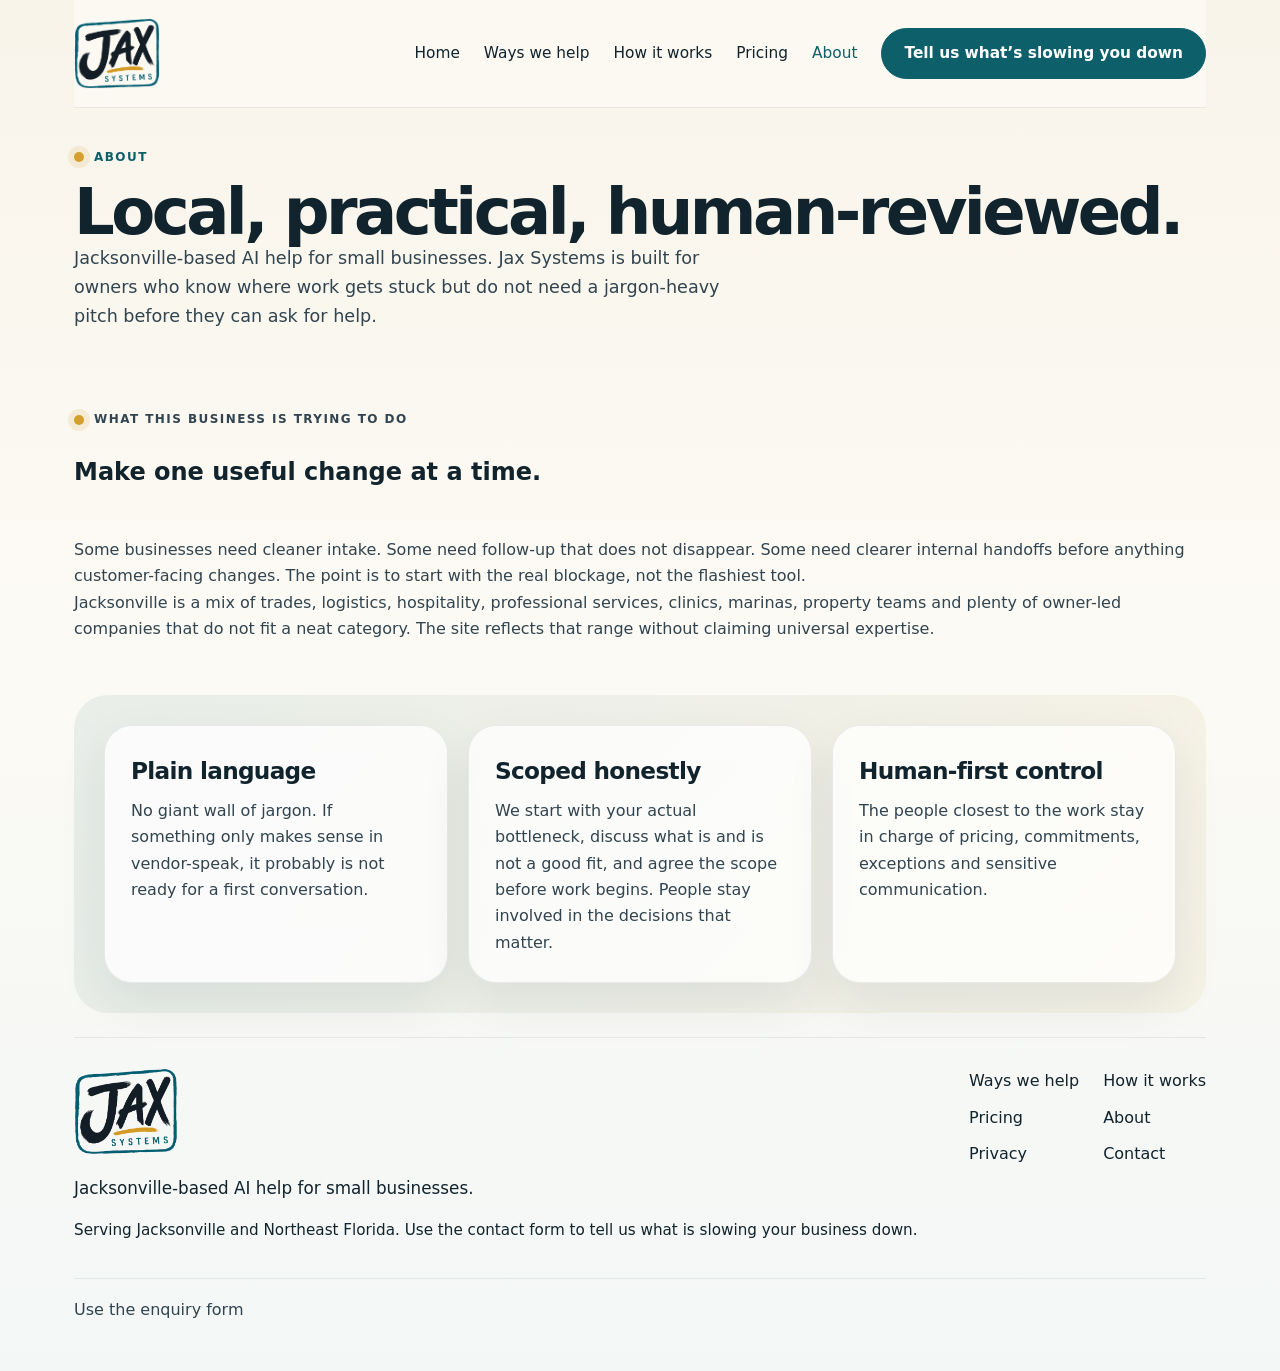
==== public/about.html @ 2ed83a98 "Remove duplicate hero copy and improve workflow readability" ====
<!doctype html>
    <html lang="en">
    <head>
      <meta charset="utf-8">
      <meta name="viewport" content="width=device-width, initial-scale=1">
      <title>About Jax Systems in Jacksonville · Jax Systems</title>
      <meta name="description" content="Learn how Jax Systems approaches Jacksonville small-business AI work: local, practical, human-reviewed and scoped around one useful improvement at a time.">
      <meta name="theme-color" content="#0d5f69">
      <meta name="robots" content="index,follow,max-image-preview:large">
      <link rel="canonical" href="https://jaxsystems.ai/about">
      <link rel="stylesheet" href="site.css?v=f7d82a5b8c85">
      <link rel="stylesheet" href="workshop.css?v=089fa8b355cf">
      <script src="site.js?v=0d18848a04d6" defer></script>
      <script src="workshop.js?v=e65f3cca9a46" defer></script>
      <script type="application/ld+json">{
  "@context": "https://schema.org",
  "@type": "Organization",
  "name": "Jax Systems",
  "url": "https://jaxsystems.ai",
  "description": "Jacksonville-based AI help for small businesses.",
  "areaServed": [
    "Jacksonville",
    "Northeast Florida"
  ]
}</script>
      <script type="application/ld+json">{
  "@context": "https://schema.org",
  "@type": "WebSite",
  "name": "Jax Systems",
  "url": "https://jaxsystems.ai",
  "inLanguage": "en-US",
  "description": "Jacksonville-based AI help for small businesses."
}</script>
      <script type="application/ld+json">{
  "@context": "https://schema.org",
  "@type": "Service",
  "name": "AI workflow setup for small businesses",
  "provider": {
    "@type": "Organization",
    "name": "Jax Systems"
  },
  "serviceType": "Small-business AI workflow design and implementation",
  "areaServed": [
    "Jacksonville",
    "Northeast Florida"
  ],
  "audience": {
    "@type": "Audience",
    "audienceType": "Small-business owners"
  },
  "description": "Jacksonville-based AI help for small businesses, focused on clearer handoffs, faster follow-up, and useful time savings."
}</script>

    </head>
    <body class="about-page">
      <a class="skip-link" href="#main">Skip to content</a>
      <div class="site-shell">
        <header class="site-header">

<a class="wordmark" href="index.html" aria-label="Jax Systems home">
  <img class="brand-logo" src="jax-local-makers.webp" alt="Jax Systems" width="746" height="620">
</a>
          <button class="menu-toggle" type="button" aria-expanded="false" aria-controls="site-nav">Menu</button>
          <nav class="site-nav" id="site-nav" aria-label="Main navigation">
            <a href="index.html">Home</a>
<a href="ways-we-help.html">Ways we help</a>
<a href="how-it-works.html">How it works</a>
<a href="pricing.html">Pricing</a>
<a href="about.html" aria-current="page">About</a>
<a class="pill" href="contact.html#contact-form">Tell us what’s slowing you down</a>
          </nav>
        </header>
        <main id="main">

<section class="page-hero compact-hero">
  <p class="eyebrow">About</p>
  <h1>Local, practical, human-reviewed.</h1>
  <p class="lede narrow">Jacksonville-based AI help for small businesses. Jax Systems is built for owners who know where work gets stuck but do not need a jargon-heavy pitch before they can ask for help.</p>
</section>

<section class="section">
  <div class="two-col">
    <div>
      <p class="eyebrow">What this business is trying to do</p>
      <h2>Make one useful change at a time.</h2>
    </div>
    <div class="stack-md">
      <p>Some businesses need cleaner intake. Some need follow-up that does not disappear. Some need clearer internal handoffs before anything customer-facing changes. The point is to start with the real blockage, not the flashiest tool.</p>
      <p>Jacksonville is a mix of trades, logistics, hospitality, professional services, clinics, marinas, property teams and plenty of owner-led companies that do not fit a neat category. The site reflects that range without claiming universal expertise.</p>
    </div>
  </div>
</section>

<section class="section accent-section">
  <div class="card-grid three-up">
    <article class="problem-card"><h3>Plain language</h3><p>No giant wall of jargon. If something only makes sense in vendor-speak, it probably is not ready for a first conversation.</p></article>
    <article class="problem-card"><h3>Scoped honestly</h3><p>We start with your actual bottleneck, discuss what is and is not a good fit, and agree the scope before work begins. People stay involved in the decisions that matter.</p></article>
    <article class="problem-card"><h3>Human-first control</h3><p>The people closest to the work stay in charge of pricing, commitments, exceptions and sensitive communication.</p></article>
  </div>
</section>

        </main>

    <footer class="site-footer">
      <div class="footer-grid">
        <div>

<a class="wordmark" href="index.html" aria-label="Jax Systems home">
  <img class="brand-logo" src="jax-local-makers.webp" alt="Jax Systems" width="746" height="620">
</a>
          <p class="footer-blurb">Jacksonville-based AI help for small businesses.</p>
          <p class="footer-note">Serving Jacksonville and Northeast Florida. Use the contact form to tell us what is slowing your business down.</p>
        </div>
        <nav class="footer-links" aria-label="Footer navigation"><a href="ways-we-help.html">Ways we help</a><a href="how-it-works.html">How it works</a><a href="pricing.html">Pricing</a><a href="about.html">About</a><a href="privacy.html">Privacy</a><a href="contact.html">Contact</a></nav>
      </div>
      <div class="footer-bar">
        <a href="contact.html#contact-form">Use the enquiry form</a>
      </div>
    </footer>

      </div>
    </body>
    </html>
---- public/site.css ----
:root {
  --ink: #11232c;
  --ink-soft: #31444f;
  --teal: #0d5f69;
  --teal-deep: #08464d;
  --teal-mist: #dff0ed;
  --gold: #d49f2d;
  --sand: #f4efe4;
  --paper: #fcfaf4;
  --line: #d6ddd9;
  --white: #ffffff;
  --success: #0d6b4d;
  --danger: #aa3f2a;
  --shadow: 0 20px 50px rgba(17, 35, 44, 0.08);
  --radius-lg: 28px;
  --radius-md: 18px;
  --radius-sm: 12px;
  --container: 1180px;
  --font: Inter, system-ui, -apple-system, BlinkMacSystemFont, 'Segoe UI', sans-serif;
  color-scheme: light;
}
* { box-sizing: border-box; }
html { scroll-behavior: smooth; }
body {
  margin: 0;
  font: 16px/1.65 var(--font);
  color: var(--ink);
  background: linear-gradient(180deg, #f8f4ea 0%, var(--paper) 45%, #f3f7f6 100%);
  -webkit-font-smoothing: antialiased;
  overflow-x: clip;
}
a { color: inherit; text-decoration: none; }
button, input, textarea { font: inherit; }
button { color: inherit; cursor: pointer; }
img, svg, video { display: block; max-width: 100%; }
code { font-family: ui-monospace, SFMono-Regular, Menlo, monospace; font-size: 0.95em; }
.skip-link {
  position: fixed;
  top: -48px;
  left: 20px;
  z-index: 50;
  padding: 10px 16px;
  background: var(--ink);
  color: var(--white);
  border-radius: 999px;
}
.skip-link:focus { top: 16px; }
:focus-visible {
  outline: 3px solid rgba(212, 159, 45, 0.95);
  outline-offset: 3px;
}
.site-shell {
  max-width: var(--container);
  margin: 0 auto;
  padding: 0 24px 48px;
}
.site-header {
  display: flex;
  align-items: center;
  justify-content: space-between;
  gap: 24px;
  padding: 18px 0;
  position: sticky;
  top: 0;
  z-index: 20;
  backdrop-filter: blur(16px);
  background: rgba(252, 250, 244, 0.9);
  border-bottom: 1px solid rgba(17, 35, 44, 0.08);
}
.wordmark {
  display: inline-flex;
  align-items: center;
  gap: 12px;
  font-weight: 800;
  letter-spacing: -0.03em;
  color: var(--ink);
}
.wordmark svg { width: 40px; height: 30px; }
.wordmark span { font-size: 1.45rem; display: inline-flex; align-items: flex-end; gap: 2px; }
.wordmark small { font-size: 0.65rem; letter-spacing: 0.16em; }
.menu-toggle {
  display: none;
  align-items: center;
  justify-content: center;
  border: 1px solid var(--line);
  border-radius: 999px;
  background: var(--white);
  padding: 10px 16px;
  min-height: 44px;
}
.site-nav {
  display: flex;
  align-items: center;
  gap: 24px;
  font-size: 0.96rem;
}
.site-nav a[aria-current='page'] { color: var(--teal); }
.site-nav a:not(.pill):hover { color: var(--teal); }
.pill,
button.pill {
  display: inline-flex;
  align-items: center;
  justify-content: center;
  gap: 10px;
  min-height: 48px;
  padding: 12px 22px;
  border-radius: 999px;
  border: 1px solid var(--teal);
  background: var(--teal);
  color: var(--white);
  font-weight: 700;
  transition: transform 0.18s ease, background 0.18s ease, border-color 0.18s ease;
}
.pill:hover,
button.pill:hover { transform: translateY(-1px); background: var(--teal-deep); border-color: var(--teal-deep); }
.pill.secondary {
  background: transparent;
  color: var(--teal-deep);
  border-color: rgba(8, 70, 77, 0.2);
}
.pill.secondary:hover { background: rgba(13, 95, 105, 0.08); }
.text-link {
  font-weight: 700;
  color: var(--teal);
}
.text-link:hover { color: var(--teal-deep); }
main { display: grid; gap: 28px; }
.section,
.page-hero,
.hero {
  padding: 24px 0;
}
.hero-home {
  display: grid;
  grid-template-columns: minmax(0, 1.05fr) minmax(0, 0.95fr);
  gap: 36px;
  align-items: center;
  padding-top: 44px;
}
.hero-copy h1,
.page-hero h1 {
  font-size: clamp(2.8rem, 6vw, 5.4rem);
  line-height: 0.98;
  letter-spacing: -0.055em;
  margin: 0;
}
.page-hero h1 { font-size: clamp(2.5rem, 5vw, 4.6rem); }
.eyebrow {
  display: inline-flex;
  align-items: center;
  gap: 10px;
  margin: 0 0 14px;
  text-transform: uppercase;
  letter-spacing: 0.12em;
  font-size: 0.75rem;
  font-weight: 800;
  color: var(--teal);
}
.eyebrow::before {
  content: '';
  width: 10px;
  height: 10px;
  border-radius: 999px;
  background: var(--gold);
  box-shadow: 0 0 0 6px rgba(212, 159, 45, 0.14);
}
.lede {
  font-size: 1.1rem;
  color: var(--ink-soft);
  max-width: 52rem;
  margin: 0;
}
.narrow { max-width: 42rem; }
.hero-actions,
.form-actions,
.section-cta { display: flex; flex-wrap: wrap; align-items: center; gap: 16px; }
.stack-lg > * + * { margin-top: 20px; }
.stack-md > * + * { margin-top: 14px; }
.mini-points {
  list-style: none;
  padding: 0;
  margin: 0;
  display: grid;
  gap: 10px;
  color: var(--ink-soft);
}
.mini-points li {
  display: flex;
  align-items: center;
  gap: 10px;
}
.mini-points li::before {
  content: '•';
  color: var(--gold);
  font-size: 1.4rem;
  line-height: 1;
}
.card,
.problem-card,
.step-card,
.process-card,
.price-card,
.contact-panel,
.contact-side,
.industry-sidebar,
.callout,
.success-card {
  background: rgba(255, 255, 255, 0.76);
  border: 1px solid rgba(17, 35, 44, 0.08);
  border-radius: var(--radius-lg);
  box-shadow: var(--shadow);
}
.card,
.contact-panel,
.contact-side,
.industry-sidebar,
.success-card { padding: 24px; }
.problem-card,
.step-card,
.process-card,
.price-card { padding: 26px; }
.card-grid {
  display: grid;
  gap: 20px;
}
.three-up { grid-template-columns: repeat(3, minmax(0, 1fr)); }
.four-up { grid-template-columns: repeat(4, minmax(0, 1fr)); }
.two-up { grid-template-columns: repeat(2, minmax(0, 1fr)); }
.split-heading,
.two-col,
.contact-layout,
.industry-layout,
.demo-panel,
.footer-grid {
  display: grid;
  gap: 24px;
}
.split-heading,
.two-col { grid-template-columns: minmax(0, 1fr); align-items: start; }
.section-heading h2,
.callout h2,
.contact-layout h2 { margin: 0; font-size: clamp(1.9rem, 3vw, 2.9rem); line-height: 1.07; letter-spacing: -0.04em; }
.section-heading p,
.two-col p,
.callout p,
.problem-card p,
.process-card p,
.price-card p,
.card p,
.contact-side p { margin: 0; color: var(--ink-soft); }
.problem-card h3,
.step-card h3,
.process-card h2,
.price-card h2,
.price-card h3,
.card h2,
.contact-side h2,
.contact-panel h2 { margin: 0 0 8px; font-size: 1.45rem; letter-spacing: -0.03em; }
.step-card span,
.step-number {
  display: inline-flex;
  width: 40px;
  height: 40px;
  align-items: center;
  justify-content: center;
  border-radius: 14px;
  margin-bottom: 14px;
  background: rgba(13, 95, 105, 0.12);
  color: var(--teal);
  font-weight: 800;
}
.accent-section {
  padding: 30px;
  border-radius: 34px;
  background: linear-gradient(135deg, rgba(13, 95, 105, 0.08), rgba(212, 159, 45, 0.08));
}
.demo-shell {
  display: grid;
  gap: 18px;
}
.demo-tabs {
  display: flex;
  flex-wrap: wrap;
  gap: 10px;
}
.demo-tabs button,
.industry-buttons button {
  border: 1px solid rgba(13, 95, 105, 0.16);
  background: rgba(255, 255, 255, 0.75);
  border-radius: 999px;
  padding: 10px 16px;
  min-height: 44px;
}
.demo-tabs button[aria-selected='true'],
.industry-buttons button[aria-pressed='true'] {
  background: var(--teal);
  color: var(--white);
  border-color: var(--teal);
}
.demo-panel {
  grid-template-columns: minmax(0, 0.95fr) minmax(0, 1.05fr);
  align-items: stretch;
}
.demo-copy,
.workflow-board,
.visual-card,
.visual-aside,
.summary-card,
.mini-panel,
.signal-chip,
.workflow-showcase-card,
.workflow-visual,
.workflow-visual-block,
.workflow-copy,
.industry-panel,
.industry-toolbar-top > *,
.industry-search-wrap,
.hero-note,
.hero-stage,
.hero-stage-grid > *,
.visual-board > * {
  min-width: 0;
}

.workflow-step strong,
.signal-chip strong,
.summary-card strong,
.mini-panel strong,
.workflow-visual-block strong,
.workflow-copy p,
.industry-toolbar-copy {
  overflow-wrap: anywhere;
}

.demo-copy,
.workflow-board {
  padding: 26px;
  border-radius: var(--radius-lg);
  background: rgba(255, 255, 255, 0.82);
  border: 1px solid rgba(17, 35, 44, 0.08);
}
.workflow-board {
  display: grid;
  grid-template-columns: repeat(2, minmax(0, 1fr));
  gap: 16px;
}
.workflow-step {
  padding: 18px;
  border-radius: var(--radius-md);
  background: linear-gradient(180deg, rgba(13, 95, 105, 0.1), rgba(255, 255, 255, 0.9));
  border: 1px solid rgba(13, 95, 105, 0.1);
}
.workflow-step span {
  display: block;
  font-size: 0.8rem;
  font-weight: 800;
  text-transform: uppercase;
  letter-spacing: 0.1em;
  color: var(--teal);
  margin-bottom: 10px;
}
.workflow-step strong { font-size: 1.05rem; line-height: 1.3; }
.process-strip .step-card,
.process-card,
.price-card.tall-card { min-height: 100%; }
.price-card ul,
.contact-side ul { margin: 16px 0 0; padding-left: 18px; color: var(--ink-soft); }
.price-card.featured {
  background: linear-gradient(180deg, rgba(13, 95, 105, 0.92), rgba(8, 70, 77, 0.95));
  color: var(--white);
}
.price-card.featured p,
.price-card.featured li,
.price-card.featured .eyebrow { color: rgba(255, 255, 255, 0.92); }
.price-card.featured .eyebrow::before { background: var(--white); box-shadow: 0 0 0 6px rgba(255, 255, 255, 0.15); }
.callout {
  padding: 28px;
  display: flex;
  align-items: center;
  justify-content: space-between;
  gap: 24px;
}
.soft-callout { background: rgba(255, 255, 255, 0.9); }
.faq-list { display: grid; gap: 12px; }
details {
  background: rgba(255, 255, 255, 0.82);
  border: 1px solid rgba(17, 35, 44, 0.08);
  border-radius: var(--radius-md);
  padding: 18px 20px;
}
summary { cursor: pointer; font-weight: 700; }
details p { margin: 12px 0 0; color: var(--ink-soft); }
.compact-hero { padding-top: 36px; }
.contact-layout { grid-template-columns: minmax(260px, 0.8fr) minmax(0, 1.2fr); align-items: start; }
.contact-form,
.field-grid { display: grid; gap: 18px; }
.field-grid.two-up { grid-template-columns: repeat(2, minmax(0, 1fr)); }
label { display: inline-flex; gap: 8px; font-weight: 700; margin-bottom: 8px; }
.optional,
.small-note,
.footer-note,
.caption,
.status-message { color: var(--ink); font-size: 0.95rem; }
input,
textarea {
  width: 100%;
  border-radius: 14px;
  border: 1px solid rgba(17, 35, 44, 0.16);
  background: rgba(255, 255, 255, 0.92);
  padding: 14px 16px;
  color: var(--ink);
}
textarea { resize: vertical; }
.privacy-note {
  padding: 16px 18px;
  border-radius: 16px;
  background: rgba(13, 95, 105, 0.08);
  color: var(--ink-soft);
}
.honeypot-field {
  position: absolute;
  left: -9999px;
  width: 1px;
  height: 1px;
  overflow: hidden;
}
.turnstile-shell {
  padding: 16px 18px;
  border-radius: 18px;
  background: rgba(212, 159, 45, 0.12);
}
.status-message[data-state='pending'] { color: var(--teal); }
.status-message[data-state='error'] { color: var(--danger); }
.status-message[data-state='success'] { color: var(--success); }
.success-card {
  margin-top: 18px;
  border-color: rgba(13, 107, 77, 0.14);
  background: rgba(217, 244, 230, 0.72);
}
.industry-directory {
  display: grid;
  gap: 22px;
}

.industry-toolbar {
  padding: 24px;
}

.industry-toolbar-top {
  display: grid;
  grid-template-columns: minmax(0, 1fr) minmax(280px, 0.7fr);
  gap: 18px 24px;
  align-items: end;
}

.industry-toolbar-copy {
  margin: 0;
  color: var(--ink-soft);
  max-width: 42rem;
}

.industry-search-wrap {
  display: grid;
  gap: 8px;
}

.industry-pills {
  display: flex;
  flex-wrap: wrap;
  gap: 10px;
}

.results-bar {
  display: flex;
  align-items: baseline;
  justify-content: space-between;
  gap: 14px;
  flex-wrap: wrap;
}

.industry-pills button,
.industry-buttons button {
  border: 1px solid rgba(13, 95, 105, 0.16);
  background: rgba(255, 255, 255, 0.75);
  border-radius: 999px;
  padding: 10px 16px;
  min-height: 44px;
}

.industry-pills button[aria-pressed='true'],
.industry-buttons button[aria-pressed='true'] {
  background: var(--teal);
  color: var(--white);
  border-color: var(--teal);
}

.industry-panels {
  display: grid;
  gap: 18px;
}

.industry-panel {
  padding: 24px;
  border-radius: var(--radius-lg);
  background: rgba(255, 255, 255, 0.82);
  border: 1px solid rgba(17, 35, 44, 0.08);
  box-shadow: var(--shadow);
}

.industry-panel-head {
  margin-bottom: 18px;
}

.industry-panel h3 {
  margin: 0;
  font-size: 2rem;
  letter-spacing: -0.04em;
}

.industry-panel p {
  margin: 0;
  color: var(--ink-soft);
}

.workflow-showcase {
  display: grid;
  gap: 18px;
  grid-template-columns: repeat(3, minmax(0, 1fr));
  margin-top: 18px;
}

.workflow-showcase-card {
  display: grid;
  gap: 16px;
  padding: 18px;
  border-radius: 24px;
  background: linear-gradient(180deg, rgba(255, 255, 255, 0.98), rgba(223, 240, 237, 0.5));
  border: 1px solid rgba(13, 95, 105, 0.1);
}

.workflow-visual {
  display: grid;
  gap: 12px;
  padding: 16px;
  border-radius: 20px;
  background: linear-gradient(180deg, rgba(13, 95, 105, 0.07), rgba(255, 255, 255, 0.96));
  border: 1px solid rgba(13, 95, 105, 0.08);
}

.workflow-chip {
  display: inline-flex;
  align-items: center;
  width: fit-content;
  min-height: 30px;
  padding: 6px 12px;
  border-radius: 999px;
  background: rgba(13, 95, 105, 0.1);
  color: var(--teal);
  font-size: 0.75rem;
  font-weight: 800;
  letter-spacing: 0.08em;
  text-transform: uppercase;
}

.workflow-visual-body {
  display: grid;
  gap: 12px;
}

.workflow-visual-block {
  padding: 14px;
  border-radius: 18px;
  background: rgba(255, 255, 255, 0.94);
  border: 1px solid rgba(17, 35, 44, 0.08);
}

.workflow-visual-block span,
.workflow-visual-arrow {
  display: block;
  font-size: 0.76rem;
  font-weight: 800;
  text-transform: uppercase;
  letter-spacing: 0.1em;
  color: var(--teal);
}

.workflow-visual-arrow {
  text-align: center;
  font-size: 1.1rem;
}

.workflow-visual-block strong {
  display: block;
  margin-top: 10px;
  color: var(--ink);
  line-height: 1.45;
}

.workflow-visual-block-accent {
  background: linear-gradient(180deg, rgba(223, 240, 237, 0.72), rgba(255, 255, 255, 0.98));
}

.workflow-copy h4 {
  margin: 0;
  font-size: 1.25rem;
  letter-spacing: -0.03em;
}

.workflow-copy p {
  margin: 0;
}

.boundary {
  margin-top: 18px;
  padding: 16px 18px;
  border-radius: 18px;
  background: rgba(17, 35, 44, 0.04);
}
.site-footer {
  margin-top: 24px;
  padding-top: 30px;
  border-top: 1px solid rgba(17, 35, 44, 0.08);
}
.footer-grid { grid-template-columns: minmax(0, 1fr) auto; align-items: start; }
.footer-blurb { margin: 12px 0 8px; font-size: 1.05rem; }
.footer-links {
  display: grid;
  grid-template-columns: repeat(2, minmax(0, auto));
  gap: 10px 24px;
  align-content: start;
}
.footer-links a:hover { color: var(--teal); }
.footer-bar {
  display: flex;
  justify-content: space-between;
  gap: 16px;
  flex-wrap: wrap;
  margin-top: 20px;
  padding-top: 18px;
  border-top: 1px solid rgba(17, 35, 44, 0.08);
  color: var(--ink-soft);
}
[hidden] { display: none !important; }
@media (max-width: 1024px) {
  .hero-home,
  .split-heading,
  .two-col,
  .demo-panel,
  .contact-layout,
  .footer-grid { grid-template-columns: 1fr; }
  .three-up,
  .four-up,
  .field-grid.two-up,
  .two-up,
  .workflow-showcase { grid-template-columns: 1fr 1fr; }
  .industry-toolbar-top { grid-template-columns: 1fr; }
}
@media (max-width: 760px) {
  .site-shell { padding-inline: 16px; }
  .site-header { padding: 14px 0; }
  .menu-toggle { display: inline-flex; }
  .site-nav {
    position: absolute;
    right: 0;
    top: calc(100% + 10px);
    width: min(320px, calc(100vw - 32px));
    display: grid;
    gap: 12px;
    padding: 18px;
    background: rgba(252, 250, 244, 0.98);
    border: 1px solid rgba(17, 35, 44, 0.08);
    border-radius: 22px;
    box-shadow: var(--shadow);
  }
  .site-nav a:not(.pill) { display: flex; align-items: center; min-height: 44px; }
  .site-nav[hidden] { display: none !important; }
  .three-up,
  .four-up,
  .field-grid.two-up,
  .two-up,
  .workflow-showcase,
  .demo-tabs,
  .industry-pills { grid-template-columns: 1fr; }
  .results-bar { align-items: flex-start; }
  .demo-tabs,
  .industry-pills { display: grid; }
  .demo-tabs button,
  .industry-pills button { width: 100%; justify-content: flex-start; }
  .callout { flex-direction: column; align-items: flex-start; }
  .hero-copy h1,
  .page-hero h1 { font-size: clamp(2.1rem, 8.5vw, 3.1rem); line-height: 1.08; letter-spacing: -0.035em; }
  .section,
  .page-hero,
  .hero { padding: 12px 0; }
  .hero-home { gap: 24px; }
  .film-frame { aspect-ratio: 16 / 10; }
  .accent-section { padding: 22px; }
}
@media (prefers-reduced-motion: reduce) {
  html { scroll-behavior: auto; }
  *, *::before, *::after { animation: none !important; transition: none !important; }
}
---- public/workshop.css ----
/* Homepage-specific layout and visual workflow stage. */
.wordmark {
  flex: 0 0 auto;
}

.wordmark .brand-logo {
  display: block;
  width: 86px;
  height: auto;
}

.site-footer .brand-logo {
  width: 104px;
}

.workshop-hero {
  padding-top: 44px;
  display: grid;
  gap: 28px;
}

.workshop-intro {
  display: grid;
  grid-template-columns: 1fr;
  gap: clamp(28px, 4vw, 48px);
  align-items: end;
}

.workshop-intro .hero-copy h1 {
  max-width: 780px;
  font-size: clamp(2.9rem, 5.2vw, 4.7rem);
  line-height: 1.02;
  letter-spacing: -0.055em;
}

.workshop-intro .hero-copy h1 span {
  display: block;
  white-space: nowrap;
}

.workshop-intro .hero-actions {
  margin-top: 26px;
}

.hero-note {
  align-self: stretch;
  padding: 28px;
  background: linear-gradient(180deg, rgba(255, 255, 255, 0.84), rgba(223, 240, 237, 0.78));
}

.hero-note h2,
.hero-stage h2 {
  margin: 0;
  font-size: clamp(1.8rem, 2.8vw, 2.8rem);
  line-height: 1.05;
  letter-spacing: -0.04em;
}

.hero-note p:last-child {
  margin: 0;
  color: var(--ink-soft);
}

.hero-stage {
  display: grid;
  gap: 20px;
  padding: clamp(22px, 3vw, 30px);
  border-radius: 34px;
  border: 1px solid rgba(17, 35, 44, 0.08);
  box-shadow: var(--shadow);
  background:
    radial-gradient(circle at top right, rgba(13, 95, 105, 0.12), transparent 34%),
    linear-gradient(145deg, rgba(255, 255, 255, 0.92), rgba(243, 247, 246, 0.88));
  overflow: clip;
}

.hero-stage-top {
  display: flex;
  align-items: start;
  justify-content: space-between;
  gap: 18px 24px;
  flex-wrap: wrap;
}

.stage-meta {
  display: flex;
  align-items: center;
  gap: 12px;
  flex-wrap: wrap;
  justify-content: flex-end;
}

.stage-status {
  margin: 0;
  color: var(--ink-soft);
  font-size: 0.95rem;
  font-weight: 700;
}

.demo-rotation-toggle {
  min-height: 44px;
  padding: 10px 16px;
  border-radius: 999px;
  border: 1px solid rgba(17, 35, 44, 0.14);
  background: rgba(255, 255, 255, 0.9);
  color: var(--ink);
  font-weight: 700;
}

.demo-rotation-toggle:hover {
  border-color: rgba(13, 95, 105, 0.35);
  background: rgba(255, 255, 255, 0.98);
}

.demo-tabs {
  display: flex;
  flex-wrap: wrap;
  gap: 10px;
}

.hero-stage-grid {
  display: grid;
  grid-template-columns: minmax(0, 0.88fr) minmax(0, 1.12fr);
  gap: 20px;
  align-items: stretch;
}

.demo-copy {
  min-height: 100%;
  padding: 28px;
  border-radius: 28px;
  background: rgba(255, 255, 255, 0.86);
  border: 1px solid rgba(17, 35, 44, 0.08);
}

.demo-copy h3,
.visual-card h3 {
  margin: 0;
  font-size: clamp(1.55rem, 2.4vw, 2.2rem);
  line-height: 1.08;
  letter-spacing: -0.04em;
}

.stage-plain,
.visual-card p {
  margin: 0;
  color: var(--ink-soft);
}

.stage-points {
  display: grid;
  gap: 14px;
}

.stage-point,
.summary-card,
.mini-panel {
  padding: 18px;
  border-radius: 20px;
  border: 1px solid rgba(13, 95, 105, 0.12);
  background: linear-gradient(180deg, rgba(13, 95, 105, 0.08), rgba(255, 255, 255, 0.98));
}

.stage-point span,
.summary-card span,
.mini-panel span,
.visual-card-top,
.signal-chip {
  display: inline-flex;
  align-items: center;
  gap: 8px;
  font-size: 0.76rem;
  font-weight: 800;
  line-height: 1.35;
  text-transform: uppercase;
  letter-spacing: 0.1em;
  color: var(--teal);
}

.stage-point strong,
.summary-card strong,
.mini-panel strong {
  display: block;
  margin-top: 10px;
  font-size: 1.02rem;
  line-height: 1.4;
}

.visual-board {
  display: grid;
  grid-template-columns: minmax(0, 1.35fr) minmax(220px, 0.8fr);
  gap: 16px;
}

.visual-card {
  min-height: 100%;
  padding: 24px;
  border-radius: 30px;
  background: linear-gradient(180deg, rgba(248, 251, 251, 0.96), rgba(255, 255, 255, 0.98));
  border: 1px solid rgba(17, 35, 44, 0.08);
  box-shadow: 0 16px 40px rgba(17, 35, 44, 0.08);
}

.visual-card-main {
  display: grid;
  gap: 18px;
}

.visual-card-top {
  justify-content: space-between;
}

.visual-chip {
  display: inline-flex;
  align-items: center;
  min-height: 32px;
  padding: 6px 12px;
  border-radius: 999px;
  background: rgba(13, 95, 105, 0.1);
  border: 1px solid rgba(13, 95, 105, 0.1);
}

.visual-pulse {
  width: 12px;
  height: 12px;
  border-radius: 999px;
  background: var(--gold);
  box-shadow: 0 0 0 10px rgba(212, 159, 45, 0.14);
}

.signal-row,
.summary-stack,
.visual-aside {
  display: grid;
  gap: 14px;
}

.signal-row {
  grid-template-columns: repeat(2, minmax(0, 1fr));
}

.signal-chip {
  flex-direction: column;
  align-items: flex-start;
  min-width: 0;
  min-height: 100%;
  padding: 16px 18px;
  border-radius: 20px;
  background: rgba(17, 35, 44, 0.04);
  border: 1px solid rgba(17, 35, 44, 0.08);
  text-transform: none;
  letter-spacing: 0.02em;
  font-size: 0.88rem;
  color: var(--ink-soft);
}

.signal-chip strong {
  color: var(--ink);
}

.summary-stack {
  grid-template-columns: repeat(2, minmax(0, 1fr));
}

.hero-stage-cta {
  justify-content: space-between;
}

.ways-page .page-hero .lede {
  margin-top: 16px;
}

@media (max-width: 1080px) {
  .workshop-intro,
  .hero-stage-grid,
  .visual-board,
  .signal-row,
  .summary-stack {
    grid-template-columns: 1fr;
  }

  .hero-note {
    max-width: 42rem;
  }
}

@media (max-width: 760px) {
  .wordmark .brand-logo {
    width: 70px;
  }

  .site-footer .brand-logo {
    width: 86px;
  }

  .workshop-hero {
    padding-top: 28px;
    gap: 18px;
  }

  .workshop-intro {
    gap: 18px;
  }

  .workshop-intro .hero-copy h1 {
    font-size: min(9vw, 3.5rem);
    line-height: 1.03;
    letter-spacing: -0.045em;
  }

  .workshop-intro .hero-copy h1 span {
    white-space: normal;
  }

  .workshop-intro .hero-actions {
    margin-top: 18px;
  }

  .hero-note,
  .hero-stage,
  .demo-copy,
  .visual-card,
  .stage-point,
  .summary-card,
  .mini-panel,
  .signal-chip {
    padding: 18px;
  }

  .hero-stage {
    border-radius: 24px;
  }

  .hero-stage-top,
  .stage-meta {
    align-items: start;
  }

  .stage-meta {
    justify-content: flex-start;
  }

  .demo-copy h3,
  .visual-card h3 {
    font-size: 1.5rem;
  }
}
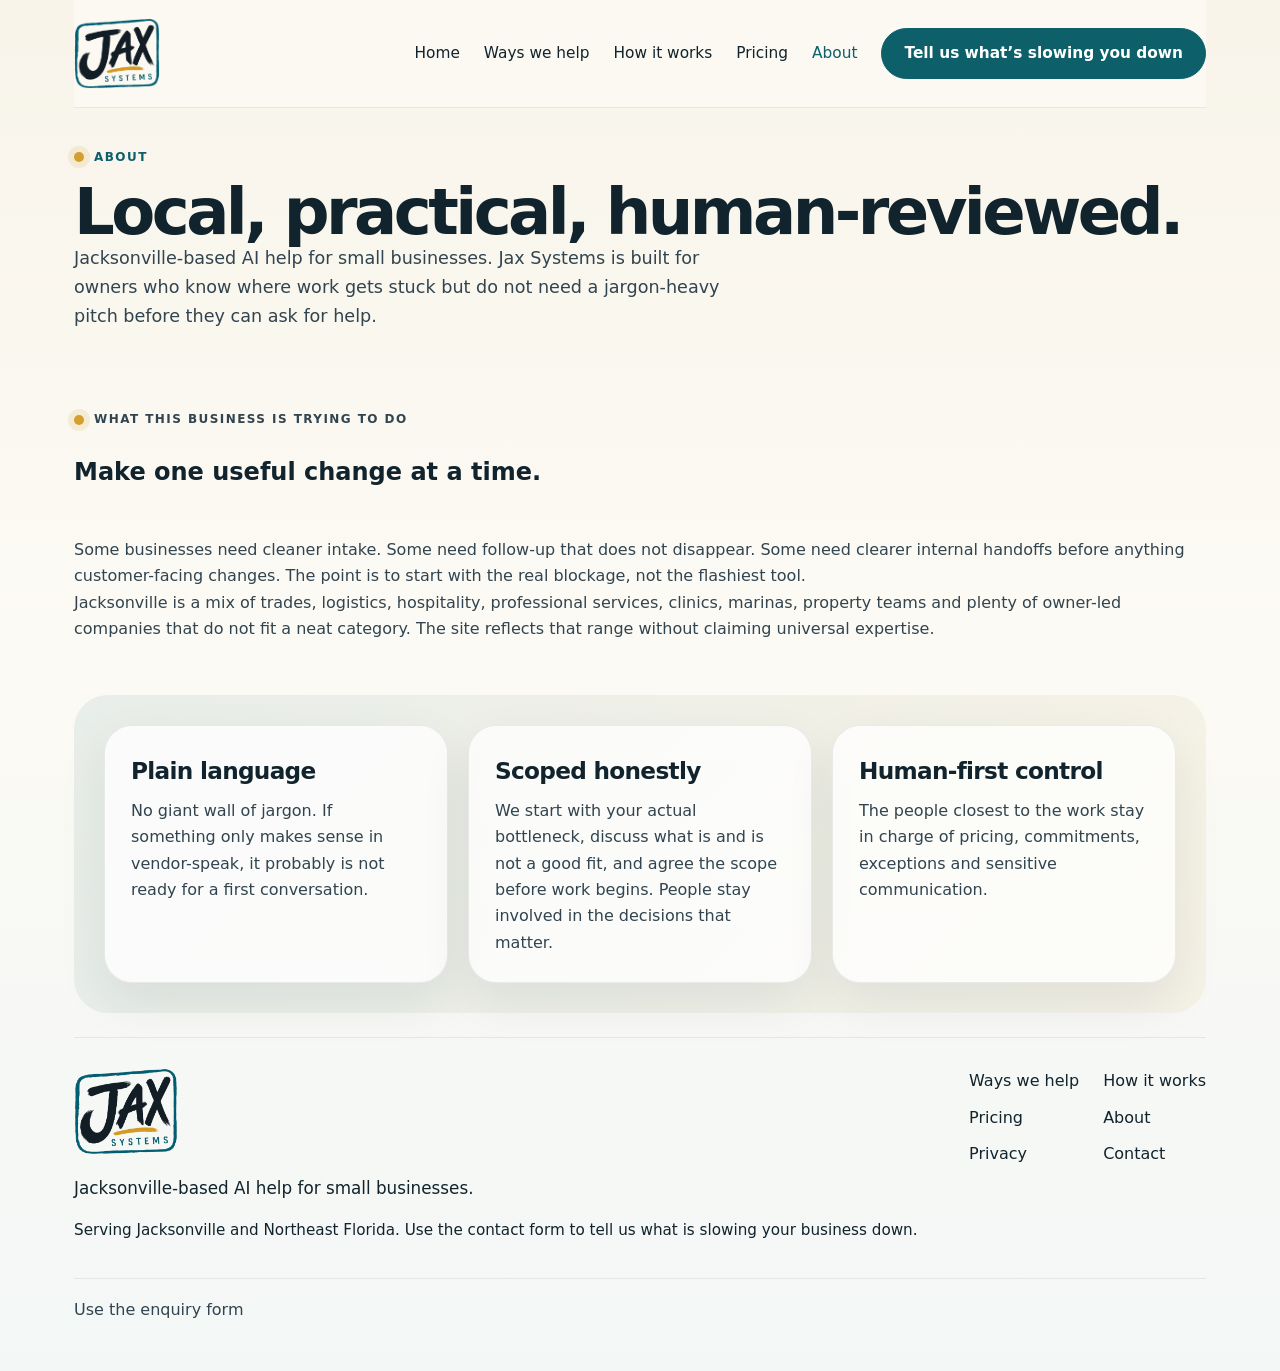
==== commit aa641d93: "Replace homepage examples with illustrated workflow rail Promote the approved centered, circular use" ====
--- a/public/about.html
+++ b/public/about.html
@@ -8,10 +8,10 @@
       <meta name="theme-color" content="#0d5f69">
       <meta name="robots" content="index,follow,max-image-preview:large">
       <link rel="canonical" href="https://jaxsystems.ai/about">
-      <link rel="stylesheet" href="site.css?v=f7d82a5b8c85">
-      <link rel="stylesheet" href="workshop.css?v=089fa8b355cf">
-      <script src="site.js?v=0d18848a04d6" defer></script>
-      <script src="workshop.js?v=e65f3cca9a46" defer></script>
+      <link rel="stylesheet" href="site.css?v=22a5b423d371">
+      <link rel="stylesheet" href="workshop.css?v=9fbd590884d9">
+      <script src="site.js?v=ea01b451b142" defer></script>
+      <script src="workshop.js?v=8782c092cd46" defer></script>
       <script type="application/ld+json">{
   "@context": "https://schema.org",
   "@type": "Organization",
--- a/public/site.css
+++ b/public/site.css
@@ -28,7 +28,6 @@
   color: var(--ink);
   background: linear-gradient(180deg, #f8f4ea 0%, var(--paper) 45%, #f3f7f6 100%);
   -webkit-font-smoothing: antialiased;
-  overflow-x: clip;
 }
 a { color: inherit; text-decoration: none; }
 button, input, textarea { font: inherit; }
@@ -275,16 +274,6 @@
   border-radius: 34px;
   background: linear-gradient(135deg, rgba(13, 95, 105, 0.08), rgba(212, 159, 45, 0.08));
 }
-.demo-shell {
-  display: grid;
-  gap: 18px;
-}
-.demo-tabs {
-  display: flex;
-  flex-wrap: wrap;
-  gap: 10px;
-}
-.demo-tabs button,
 .industry-buttons button {
   border: 1px solid rgba(13, 95, 105, 0.16);
   background: rgba(255, 255, 255, 0.75);
@@ -292,75 +281,11 @@
   padding: 10px 16px;
   min-height: 44px;
 }
-.demo-tabs button[aria-selected='true'],
 .industry-buttons button[aria-pressed='true'] {
   background: var(--teal);
   color: var(--white);
   border-color: var(--teal);
 }
-.demo-panel {
-  grid-template-columns: minmax(0, 0.95fr) minmax(0, 1.05fr);
-  align-items: stretch;
-}
-.demo-copy,
-.workflow-board,
-.visual-card,
-.visual-aside,
-.summary-card,
-.mini-panel,
-.signal-chip,
-.workflow-showcase-card,
-.workflow-visual,
-.workflow-visual-block,
-.workflow-copy,
-.industry-panel,
-.industry-toolbar-top > *,
-.industry-search-wrap,
-.hero-note,
-.hero-stage,
-.hero-stage-grid > *,
-.visual-board > * {
-  min-width: 0;
-}
-
-.workflow-step strong,
-.signal-chip strong,
-.summary-card strong,
-.mini-panel strong,
-.workflow-visual-block strong,
-.workflow-copy p,
-.industry-toolbar-copy {
-  overflow-wrap: anywhere;
-}
-
-.demo-copy,
-.workflow-board {
-  padding: 26px;
-  border-radius: var(--radius-lg);
-  background: rgba(255, 255, 255, 0.82);
-  border: 1px solid rgba(17, 35, 44, 0.08);
-}
-.workflow-board {
-  display: grid;
-  grid-template-columns: repeat(2, minmax(0, 1fr));
-  gap: 16px;
-}
-.workflow-step {
-  padding: 18px;
-  border-radius: var(--radius-md);
-  background: linear-gradient(180deg, rgba(13, 95, 105, 0.1), rgba(255, 255, 255, 0.9));
-  border: 1px solid rgba(13, 95, 105, 0.1);
-}
-.workflow-step span {
-  display: block;
-  font-size: 0.8rem;
-  font-weight: 800;
-  text-transform: uppercase;
-  letter-spacing: 0.1em;
-  color: var(--teal);
-  margin-bottom: 10px;
-}
-.workflow-step strong { font-size: 1.05rem; line-height: 1.3; }
 .process-strip .step-card,
 .process-card,
 .price-card.tall-card { min-height: 100%; }
@@ -438,39 +363,9 @@
   border-color: rgba(13, 107, 77, 0.14);
   background: rgba(217, 244, 230, 0.72);
 }
-.industry-directory {
-  display: grid;
-  gap: 22px;
-}
-
-.industry-toolbar {
-  padding: 24px;
-}
-
-.industry-toolbar-top {
-  display: grid;
-  grid-template-columns: minmax(0, 1fr) minmax(280px, 0.7fr);
-  gap: 18px 24px;
-  align-items: end;
-}
-
-.industry-toolbar-copy {
-  margin: 0;
-  color: var(--ink-soft);
-  max-width: 42rem;
-}
-
-.industry-search-wrap {
-  display: grid;
-  gap: 8px;
-}
-
-.industry-pills {
-  display: flex;
-  flex-wrap: wrap;
-  gap: 10px;
-}
-
+.industry-layout { grid-template-columns: minmax(240px, 0.8fr) minmax(0, 1.2fr); align-items: start; }
+.industry-sidebar { position: sticky; top: 110px; }
+.industry-buttons { display: grid; gap: 10px; margin-top: 14px; }
 .results-bar {
   display: flex;
   align-items: baseline;
@@ -478,28 +373,6 @@
   gap: 14px;
   flex-wrap: wrap;
 }
-
-.industry-pills button,
-.industry-buttons button {
-  border: 1px solid rgba(13, 95, 105, 0.16);
-  background: rgba(255, 255, 255, 0.75);
-  border-radius: 999px;
-  padding: 10px 16px;
-  min-height: 44px;
-}
-
-.industry-pills button[aria-pressed='true'],
-.industry-buttons button[aria-pressed='true'] {
-  background: var(--teal);
-  color: var(--white);
-  border-color: var(--teal);
-}
-
-.industry-panels {
-  display: grid;
-  gap: 18px;
-}
-
 .industry-panel {
   padding: 24px;
   border-radius: var(--radius-lg);
@@ -507,110 +380,17 @@
   border: 1px solid rgba(17, 35, 44, 0.08);
   box-shadow: var(--shadow);
 }
-
-.industry-panel-head {
-  margin-bottom: 18px;
-}
-
-.industry-panel h3 {
-  margin: 0;
-  font-size: 2rem;
-  letter-spacing: -0.04em;
-}
-
-.industry-panel p {
-  margin: 0;
-  color: var(--ink-soft);
-}
-
-.workflow-showcase {
-  display: grid;
-  gap: 18px;
-  grid-template-columns: repeat(3, minmax(0, 1fr));
-  margin-top: 18px;
-}
-
-.workflow-showcase-card {
-  display: grid;
-  gap: 16px;
+.industry-panel h3 { margin: 0; font-size: 2rem; letter-spacing: -0.04em; }
+.industry-panel p { margin: 0; color: var(--ink-soft); }
+.example-grid { display: grid; grid-template-columns: repeat(3, minmax(0, 1fr)); gap: 16px; margin-top: 18px; }
+.example-card {
   padding: 18px;
-  border-radius: 24px;
-  background: linear-gradient(180deg, rgba(255, 255, 255, 0.98), rgba(223, 240, 237, 0.5));
+  border-radius: 18px;
+  background: linear-gradient(180deg, rgba(13, 95, 105, 0.08), rgba(255, 255, 255, 0.96));
   border: 1px solid rgba(13, 95, 105, 0.1);
 }
-
-.workflow-visual {
-  display: grid;
-  gap: 12px;
-  padding: 16px;
-  border-radius: 20px;
-  background: linear-gradient(180deg, rgba(13, 95, 105, 0.07), rgba(255, 255, 255, 0.96));
-  border: 1px solid rgba(13, 95, 105, 0.08);
-}
-
-.workflow-chip {
-  display: inline-flex;
-  align-items: center;
-  width: fit-content;
-  min-height: 30px;
-  padding: 6px 12px;
-  border-radius: 999px;
-  background: rgba(13, 95, 105, 0.1);
-  color: var(--teal);
-  font-size: 0.75rem;
-  font-weight: 800;
-  letter-spacing: 0.08em;
-  text-transform: uppercase;
-}
-
-.workflow-visual-body {
-  display: grid;
-  gap: 12px;
-}
-
-.workflow-visual-block {
-  padding: 14px;
-  border-radius: 18px;
-  background: rgba(255, 255, 255, 0.94);
-  border: 1px solid rgba(17, 35, 44, 0.08);
-}
-
-.workflow-visual-block span,
-.workflow-visual-arrow {
-  display: block;
-  font-size: 0.76rem;
-  font-weight: 800;
-  text-transform: uppercase;
-  letter-spacing: 0.1em;
-  color: var(--teal);
-}
-
-.workflow-visual-arrow {
-  text-align: center;
-  font-size: 1.1rem;
-}
-
-.workflow-visual-block strong {
-  display: block;
-  margin-top: 10px;
-  color: var(--ink);
-  line-height: 1.45;
-}
-
-.workflow-visual-block-accent {
-  background: linear-gradient(180deg, rgba(223, 240, 237, 0.72), rgba(255, 255, 255, 0.98));
-}
-
-.workflow-copy h4 {
-  margin: 0;
-  font-size: 1.25rem;
-  letter-spacing: -0.03em;
-}
-
-.workflow-copy p {
-  margin: 0;
-}
-
+.example-card h4 { margin: 0 0 8px; font-size: 1.1rem; }
+.example-card p { margin: 0 0 10px; }
 .boundary {
   margin-top: 18px;
   padding: 16px 18px;
@@ -646,15 +426,15 @@
   .hero-home,
   .split-heading,
   .two-col,
-  .demo-panel,
   .contact-layout,
+  .industry-layout,
   .footer-grid { grid-template-columns: 1fr; }
   .three-up,
   .four-up,
+  .example-grid,
   .field-grid.two-up,
-  .two-up,
-  .workflow-showcase { grid-template-columns: 1fr 1fr; }
-  .industry-toolbar-top { grid-template-columns: 1fr; }
+  .two-up { grid-template-columns: 1fr 1fr; }
+  .industry-sidebar { position: static; }
 }
 @media (max-width: 760px) {
   .site-shell { padding-inline: 16px; }
@@ -677,16 +457,9 @@
   .site-nav[hidden] { display: none !important; }
   .three-up,
   .four-up,
+  .example-grid,
   .field-grid.two-up,
-  .two-up,
-  .workflow-showcase,
-  .demo-tabs,
-  .industry-pills { grid-template-columns: 1fr; }
-  .results-bar { align-items: flex-start; }
-  .demo-tabs,
-  .industry-pills { display: grid; }
-  .demo-tabs button,
-  .industry-pills button { width: 100%; justify-content: flex-start; }
+  .two-up { grid-template-columns: 1fr; }
   .callout { flex-direction: column; align-items: flex-start; }
   .hero-copy h1,
   .page-hero h1 { font-size: clamp(2.1rem, 8.5vw, 3.1rem); line-height: 1.08; letter-spacing: -0.035em; }
@@ -701,3 +474,64 @@
   html { scroll-behavior: auto; }
   *, *::before, *::after { animation: none !important; transition: none !important; }
 }
+
+/* Homepage use-case gallery: a centered circular rail with static illustrations. */
+.use-case-gallery { min-width: 0; padding: 56px 0 24px; }
+.use-case-gallery .gallery-eyebrow { margin: 0 0 20px; color: #55756a; font: 11px ui-monospace, SFMono-Regular, Menlo, monospace; letter-spacing: .12em; text-align: center; text-transform: uppercase; }
+.use-case-gallery .gallery-title { margin: 0; font-size: clamp(33px,4.6vw,58px); font-weight: 550; line-height: 1.07; letter-spacing: -.055em; text-align: center; }
+.use-case-gallery .intro { margin: 20px 0 34px; color: #63776f; font-size: 16px; text-align: center; }
+.use-case-gallery .navrow { position: relative; display: flex; align-items: center; margin: 0 0 20px; }
+.use-case-gallery .tabs { display: flex; flex: 1; gap: 8px; min-width: 0; padding: 5px 2px; overflow-x: auto; overflow-y: hidden; overscroll-behavior-x: contain; scrollbar-width: none; touch-action: pan-y; cursor: grab; user-select: none; -webkit-mask-image:linear-gradient(to right,transparent,#000 8%,#000 92%,transparent); mask-image:linear-gradient(to right,transparent,#000 8%,#000 92%,transparent); }
+.use-case-gallery .tabs.dragging { cursor: grabbing; }
+.use-case-gallery .tabs::-webkit-scrollbar,.use-case-gallery .track::-webkit-scrollbar { display: none; }
+.use-case-gallery .tab { padding: 13px 21px; border: 1px solid #cbd8ce; border-radius: 30px; background: var(--tab-accent); color: #304f48; font-size: 13px; font-weight: 550; white-space: nowrap; }
+.use-case-gallery .tab:nth-child(1) { --tab-accent:#e4eee7; }
+.use-case-gallery .tab:nth-child(2) { --tab-accent:#f2ead7; }
+.use-case-gallery .tab:nth-child(3) { --tab-accent:#e6ecef; }
+.use-case-gallery .tab:nth-child(4) { --tab-accent:#eee7dc; }
+.use-case-gallery .tab:nth-child(5) { --tab-accent:#e6eee6; }
+.use-case-gallery .tab.is-current { color: #153e39; border-color: #0d5f69; box-shadow: inset 0 0 0 1px #0d5f69; }
+.use-case-gallery .cycle-toggle { padding: 8px 5px; border: 0; background: transparent; color: #476358; font-size: 12px; font-weight: 600; white-space: nowrap; }
+.use-case-gallery .cycle-toggle:hover { color: #0d5f69; text-decoration: underline; }
+.use-case-gallery .arrows { position: absolute; top: -43px; right: 0; display: flex; align-items: center; gap: 6px; }
+.use-case-gallery .arrow { width: 36px; height: 36px; border: 1px solid #d3dcd0; border-radius: 50%; background: transparent; color: #254e49; }
+.use-case-gallery .track { display: grid; overflow: hidden; border: 1px solid #d7dfd2; border-radius: 16px; background: #f4f5eb; touch-action: pan-y; }
+.use-case-gallery .panel { grid-area: 1/1; min-width: 0; background: var(--accent); opacity: 0; visibility: hidden; pointer-events: none; transition: opacity .35s ease,visibility .35s; }
+.use-case-gallery .panel.is-active { opacity: 1; visibility: visible; pointer-events: auto; }
+.use-case-gallery .panelhead { display: flex; justify-content: space-between; align-items: start; gap: 20px; padding: 34px 38px 6px; }
+.use-case-gallery .panelhead h3 { margin: 0 0 10px; font-size: 28px; font-weight: 550; line-height: 1.15; letter-spacing: -.04em; }
+.use-case-gallery .panelhead p { margin: 0; color: #5e7167; font-size: 14px; line-height: 1.5; }
+.use-case-gallery .casecount { padding-top: 6px; color: #637a6d; font: 11px ui-monospace, SFMono-Regular, Menlo, monospace; white-space: nowrap; }
+.use-case-gallery .drawing { margin: 20px 20px 0; overflow: hidden; border: 1px solid #d4ded0; border-radius: 10px; background: rgba(255,253,248,.85); }
+.use-case-gallery .diagram { display: block; width: 100%; height: auto; font-family: var(--font); }
+.use-case-gallery .diagram.mobile { display: none; }
+.use-case-gallery .foot { display: flex; justify-content: space-between; gap: 15px; padding: 19px 38px 23px; color: #476358; font-size: 12px; line-height: 1.6; }
+.use-case-gallery .foot span:first-child { color: #1d544c; font-weight: 600; }
+.use-case-gallery .below { display: flex; justify-content: space-between; gap: 22px; margin-top: 22px; padding: 0 4px; color: #6c7b70; font-size: 12px; }
+.use-case-gallery .below a { padding-bottom: 3px; border-bottom: 1px solid #a9bdb0; color: #184e4c; }
+.use-case-gallery .mobilehint { display: none; }
+@media (max-width:700px) {
+  .use-case-gallery { padding: 38px 0 18px; }
+  .use-case-gallery .gallery-eyebrow { font-size: 10px; }
+  .use-case-gallery .intro { margin: 18px 12px 25px; font-size: 14px; line-height: 1.6; }
+  .use-case-gallery .navrow { gap: 8px; }
+  .use-case-gallery .tab { padding: 12px 16px; font-size: 12px; }
+  .use-case-gallery .arrows { gap: 4px; }
+  .use-case-gallery .arrow { width: 30px; height: 30px; }
+  .use-case-gallery .panelhead { padding: 25px 22px 0; }
+  .use-case-gallery .panelhead h3 { font-size: 25px; }
+  .use-case-gallery .panelhead p { font-size: 13px; }
+  .use-case-gallery .casecount { display: none; }
+  .use-case-gallery .drawing { margin: 20px 12px 0; }
+  .use-case-gallery .diagram.desktop { display: none; }
+  .use-case-gallery .diagram.mobile { display: block; }
+  .use-case-gallery .foot { display: block; padding: 18px 23px; }
+  .use-case-gallery .foot span { display: block; }
+  .use-case-gallery .foot span+span { margin-top: 6px; }
+  .use-case-gallery .below { font-size: 11px; line-height: 1.6; }
+  .use-case-gallery .mobilehint { display: block; }
+}
+@media (prefers-reduced-motion:reduce) {
+  .use-case-gallery .tabs { scroll-behavior: auto!important; }
+  .use-case-gallery .panel { transition: none!important; }
+}
--- a/public/workshop.css
+++ b/public/workshop.css
@@ -1,347 +1,56 @@
-/* Homepage-specific layout and visual workflow stage. */
-.wordmark {
-  flex: 0 0 auto;
-}
-
-.wordmark .brand-logo {
-  display: block;
-  width: 86px;
-  height: auto;
-}
-
-.site-footer .brand-logo {
-  width: 104px;
-}
-
-.workshop-hero {
-  padding-top: 44px;
-  display: grid;
-  gap: 28px;
-}
-
+/* The Workshop layout keeps the approved identity, headline and animation together. */
+.wordmark { flex: 0 0 auto; }
+.wordmark .brand-logo { display: block; width: 86px; height: auto; }
+.site-footer .brand-logo { width: 104px; }
+.workshop-hero { padding-top: 44px; }
 .workshop-intro {
   display: grid;
-  grid-template-columns: 1fr;
-  gap: clamp(28px, 4vw, 48px);
+  grid-template-columns: minmax(0, 1fr);
+  gap: clamp(32px, 6vw, 86px);
   align-items: end;
+  margin-bottom: 34px;
 }
-
 .workshop-intro .hero-copy h1 {
-  max-width: 780px;
-  font-size: clamp(2.9rem, 5.2vw, 4.7rem);
+  max-width: 750px;
+  font-size: clamp(2.9rem, 5.2vw, 4.65rem);
   line-height: 1.02;
   letter-spacing: -0.055em;
 }
-
-.workshop-intro .hero-copy h1 span {
-  display: block;
-  white-space: nowrap;
+.workshop-intro .hero-copy h1 span { display: block; white-space: nowrap; }
+.workshop-intro .hero-actions { margin-top: 26px; }
+.ways-page .page-hero .lede { margin-top: 16px; }
+.film-frame {
+  position: relative;
+  overflow: hidden;
+  border-radius: 26px;
+  aspect-ratio: 16 / 7;
+  background: #e5e7e2 url('poster.webp') center / cover no-repeat;
 }
-
-.workshop-intro .hero-actions {
-  margin-top: 26px;
+.film-frame video { width: 100%; height: 100%; object-fit: cover; }
+.motion-button {
+  position: absolute;
+  top: 16px;
+  right: 16px;
+  min-height: 44px;
+  border: 1px solid rgba(17,35,44,.16);
+  border-radius: 999px;
+  background: rgba(252,250,244,.94);
+  color: var(--ink);
+  padding: 8px 16px;
+  font-size: .8rem;
 }
-
-.hero-note {
-  align-self: stretch;
-  padding: 28px;
-  background: linear-gradient(180deg, rgba(255, 255, 255, 0.84), rgba(223, 240, 237, 0.78));
+.film-caption { color: var(--ink-soft); margin: 12px 2px 0; font-size: .85rem; text-align: center; }
+@media (max-width: 900px) {
+  .workshop-intro { grid-template-columns: 1fr; gap: 24px; }
+  .workshop-intro .hero-copy h1 { max-width: 720px; }
 }
-
-.hero-note h2,
-.hero-stage h2 {
-  margin: 0;
-  font-size: clamp(1.8rem, 2.8vw, 2.8rem);
-  line-height: 1.05;
-  letter-spacing: -0.04em;
+@media (max-width: 760px) {
+  .wordmark .brand-logo { width: 70px; }
+  .site-footer .brand-logo { width: 86px; }
+  .workshop-hero { padding-top: 28px; }
+  .workshop-intro { margin-bottom: 26px; }
+  .workshop-intro .hero-copy h1 { font-size: min(9vw, 3.5rem); line-height: 1.03; letter-spacing: -.045em; }
+  .workshop-intro .hero-actions { margin-top: 18px; }
+  .film-frame { aspect-ratio: 1.55; border-radius: 18px; }
+  .motion-button { top: 10px; right: 10px; }
 }
-
-.hero-note p:last-child {
-  margin: 0;
-  color: var(--ink-soft);
-}
-
-.hero-stage {
-  display: grid;
-  gap: 20px;
-  padding: clamp(22px, 3vw, 30px);
-  border-radius: 34px;
-  border: 1px solid rgba(17, 35, 44, 0.08);
-  box-shadow: var(--shadow);
-  background:
-    radial-gradient(circle at top right, rgba(13, 95, 105, 0.12), transparent 34%),
-    linear-gradient(145deg, rgba(255, 255, 255, 0.92), rgba(243, 247, 246, 0.88));
-  overflow: clip;
-}
-
-.hero-stage-top {
-  display: flex;
-  align-items: start;
-  justify-content: space-between;
-  gap: 18px 24px;
-  flex-wrap: wrap;
-}
-
-.stage-meta {
-  display: flex;
-  align-items: center;
-  gap: 12px;
-  flex-wrap: wrap;
-  justify-content: flex-end;
-}
-
-.stage-status {
-  margin: 0;
-  color: var(--ink-soft);
-  font-size: 0.95rem;
-  font-weight: 700;
-}
-
-.demo-rotation-toggle {
-  min-height: 44px;
-  padding: 10px 16px;
-  border-radius: 999px;
-  border: 1px solid rgba(17, 35, 44, 0.14);
-  background: rgba(255, 255, 255, 0.9);
-  color: var(--ink);
-  font-weight: 700;
-}
-
-.demo-rotation-toggle:hover {
-  border-color: rgba(13, 95, 105, 0.35);
-  background: rgba(255, 255, 255, 0.98);
-}
-
-.demo-tabs {
-  display: flex;
-  flex-wrap: wrap;
-  gap: 10px;
-}
-
-.hero-stage-grid {
-  display: grid;
-  grid-template-columns: minmax(0, 0.88fr) minmax(0, 1.12fr);
-  gap: 20px;
-  align-items: stretch;
-}
-
-.demo-copy {
-  min-height: 100%;
-  padding: 28px;
-  border-radius: 28px;
-  background: rgba(255, 255, 255, 0.86);
-  border: 1px solid rgba(17, 35, 44, 0.08);
-}
-
-.demo-copy h3,
-.visual-card h3 {
-  margin: 0;
-  font-size: clamp(1.55rem, 2.4vw, 2.2rem);
-  line-height: 1.08;
-  letter-spacing: -0.04em;
-}
-
-.stage-plain,
-.visual-card p {
-  margin: 0;
-  color: var(--ink-soft);
-}
-
-.stage-points {
-  display: grid;
-  gap: 14px;
-}
-
-.stage-point,
-.summary-card,
-.mini-panel {
-  padding: 18px;
-  border-radius: 20px;
-  border: 1px solid rgba(13, 95, 105, 0.12);
-  background: linear-gradient(180deg, rgba(13, 95, 105, 0.08), rgba(255, 255, 255, 0.98));
-}
-
-.stage-point span,
-.summary-card span,
-.mini-panel span,
-.visual-card-top,
-.signal-chip {
-  display: inline-flex;
-  align-items: center;
-  gap: 8px;
-  font-size: 0.76rem;
-  font-weight: 800;
-  line-height: 1.35;
-  text-transform: uppercase;
-  letter-spacing: 0.1em;
-  color: var(--teal);
-}
-
-.stage-point strong,
-.summary-card strong,
-.mini-panel strong {
-  display: block;
-  margin-top: 10px;
-  font-size: 1.02rem;
-  line-height: 1.4;
-}
-
-.visual-board {
-  display: grid;
-  grid-template-columns: minmax(0, 1.35fr) minmax(220px, 0.8fr);
-  gap: 16px;
-}
-
-.visual-card {
-  min-height: 100%;
-  padding: 24px;
-  border-radius: 30px;
-  background: linear-gradient(180deg, rgba(248, 251, 251, 0.96), rgba(255, 255, 255, 0.98));
-  border: 1px solid rgba(17, 35, 44, 0.08);
-  box-shadow: 0 16px 40px rgba(17, 35, 44, 0.08);
-}
-
-.visual-card-main {
-  display: grid;
-  gap: 18px;
-}
-
-.visual-card-top {
-  justify-content: space-between;
-}
-
-.visual-chip {
-  display: inline-flex;
-  align-items: center;
-  min-height: 32px;
-  padding: 6px 12px;
-  border-radius: 999px;
-  background: rgba(13, 95, 105, 0.1);
-  border: 1px solid rgba(13, 95, 105, 0.1);
-}
-
-.visual-pulse {
-  width: 12px;
-  height: 12px;
-  border-radius: 999px;
-  background: var(--gold);
-  box-shadow: 0 0 0 10px rgba(212, 159, 45, 0.14);
-}
-
-.signal-row,
-.summary-stack,
-.visual-aside {
-  display: grid;
-  gap: 14px;
-}
-
-.signal-row {
-  grid-template-columns: repeat(2, minmax(0, 1fr));
-}
-
-.signal-chip {
-  flex-direction: column;
-  align-items: flex-start;
-  min-width: 0;
-  min-height: 100%;
-  padding: 16px 18px;
-  border-radius: 20px;
-  background: rgba(17, 35, 44, 0.04);
-  border: 1px solid rgba(17, 35, 44, 0.08);
-  text-transform: none;
-  letter-spacing: 0.02em;
-  font-size: 0.88rem;
-  color: var(--ink-soft);
-}
-
-.signal-chip strong {
-  color: var(--ink);
-}
-
-.summary-stack {
-  grid-template-columns: repeat(2, minmax(0, 1fr));
-}
-
-.hero-stage-cta {
-  justify-content: space-between;
-}
-
-.ways-page .page-hero .lede {
-  margin-top: 16px;
-}
-
-@media (max-width: 1080px) {
-  .workshop-intro,
-  .hero-stage-grid,
-  .visual-board,
-  .signal-row,
-  .summary-stack {
-    grid-template-columns: 1fr;
-  }
-
-  .hero-note {
-    max-width: 42rem;
-  }
-}
-
-@media (max-width: 760px) {
-  .wordmark .brand-logo {
-    width: 70px;
-  }
-
-  .site-footer .brand-logo {
-    width: 86px;
-  }
-
-  .workshop-hero {
-    padding-top: 28px;
-    gap: 18px;
-  }
-
-  .workshop-intro {
-    gap: 18px;
-  }
-
-  .workshop-intro .hero-copy h1 {
-    font-size: min(9vw, 3.5rem);
-    line-height: 1.03;
-    letter-spacing: -0.045em;
-  }
-
-  .workshop-intro .hero-copy h1 span {
-    white-space: normal;
-  }
-
-  .workshop-intro .hero-actions {
-    margin-top: 18px;
-  }
-
-  .hero-note,
-  .hero-stage,
-  .demo-copy,
-  .visual-card,
-  .stage-point,
-  .summary-card,
-  .mini-panel,
-  .signal-chip {
-    padding: 18px;
-  }
-
-  .hero-stage {
-    border-radius: 24px;
-  }
-
-  .hero-stage-top,
-  .stage-meta {
-    align-items: start;
-  }
-
-  .stage-meta {
-    justify-content: flex-start;
-  }
-
-  .demo-copy h3,
-  .visual-card h3 {
-    font-size: 1.5rem;
-  }
-}
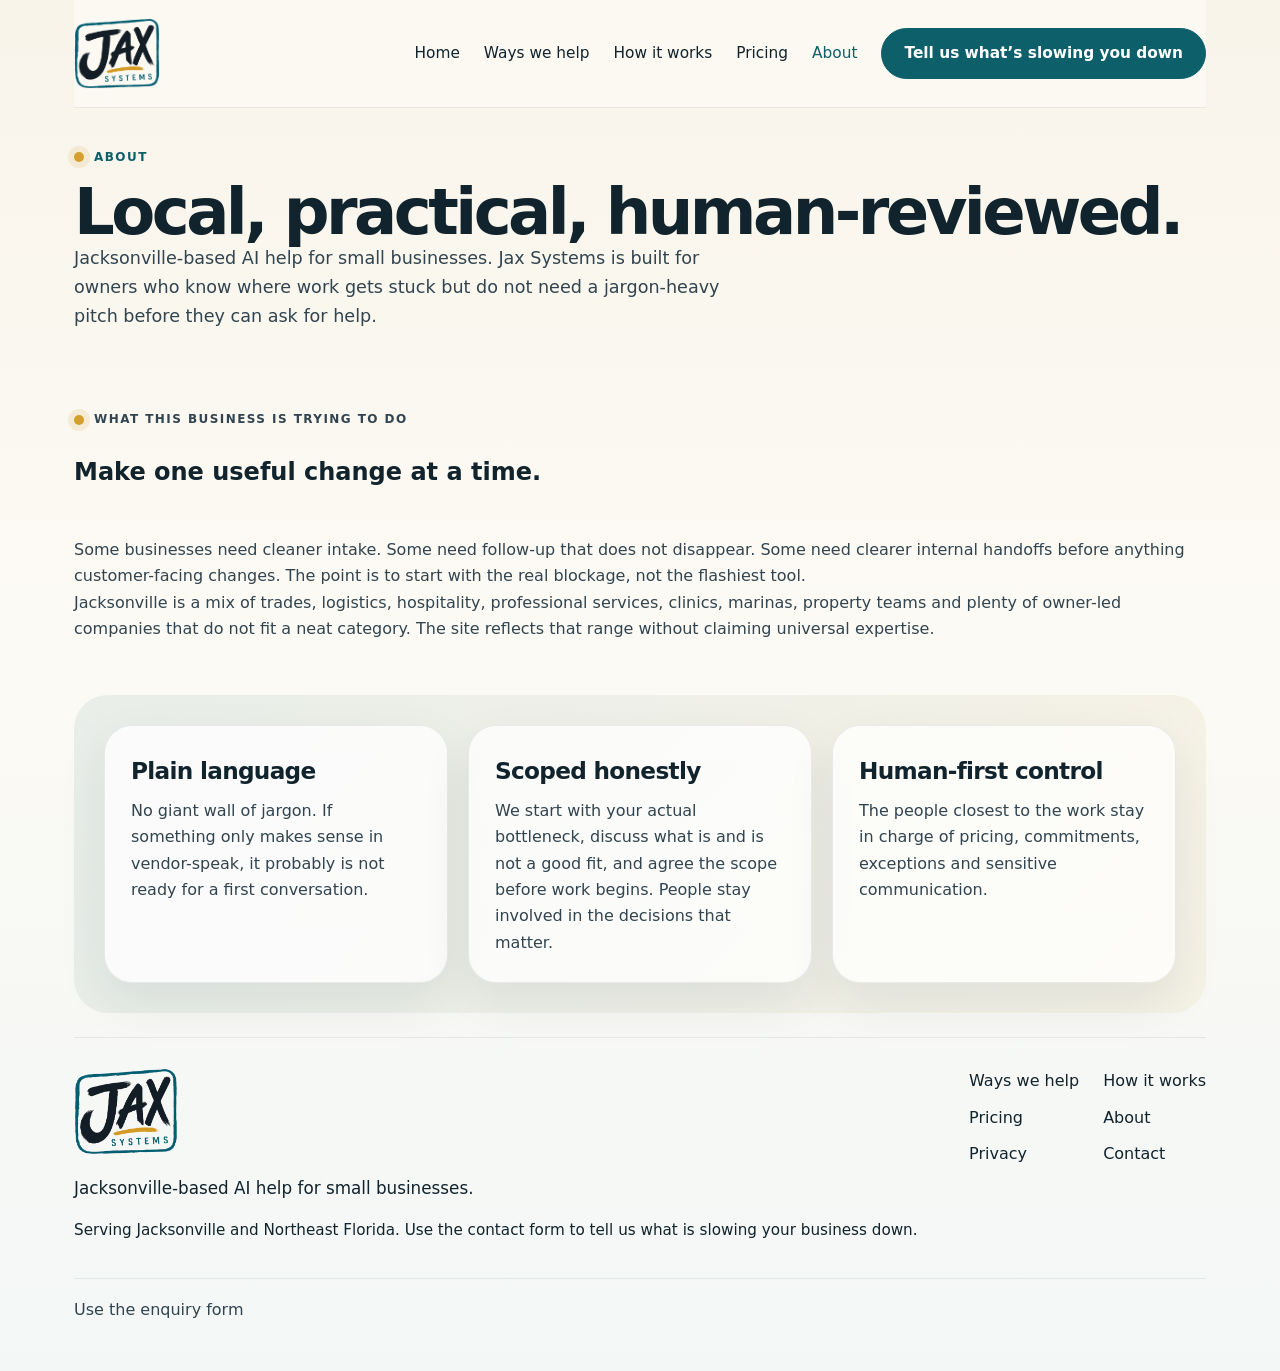
==== commit 8f33707b: "Remove workflow gallery subtitle Drop the unnecessary workflow-count copy while preserving the headi" ====
--- a/public/about.html
+++ b/public/about.html
@@ -8,7 +8,7 @@
       <meta name="theme-color" content="#0d5f69">
       <meta name="robots" content="index,follow,max-image-preview:large">
       <link rel="canonical" href="https://jaxsystems.ai/about">
-      <link rel="stylesheet" href="site.css?v=22a5b423d371">
+      <link rel="stylesheet" href="site.css?v=00418c8ef99c">
       <link rel="stylesheet" href="workshop.css?v=9fbd590884d9">
       <script src="site.js?v=ea01b451b142" defer></script>
       <script src="workshop.js?v=8782c092cd46" defer></script>
--- a/public/site.css
+++ b/public/site.css
@@ -478,8 +478,7 @@
 /* Homepage use-case gallery: a centered circular rail with static illustrations. */
 .use-case-gallery { min-width: 0; padding: 56px 0 24px; }
 .use-case-gallery .gallery-eyebrow { margin: 0 0 20px; color: #55756a; font: 11px ui-monospace, SFMono-Regular, Menlo, monospace; letter-spacing: .12em; text-align: center; text-transform: uppercase; }
-.use-case-gallery .gallery-title { margin: 0; font-size: clamp(33px,4.6vw,58px); font-weight: 550; line-height: 1.07; letter-spacing: -.055em; text-align: center; }
-.use-case-gallery .intro { margin: 20px 0 34px; color: #63776f; font-size: 16px; text-align: center; }
+.use-case-gallery .gallery-title { margin: 0 0 34px; font-size: clamp(33px,4.6vw,58px); font-weight: 550; line-height: 1.07; letter-spacing: -.055em; text-align: center; }
 .use-case-gallery .navrow { position: relative; display: flex; align-items: center; margin: 0 0 20px; }
 .use-case-gallery .tabs { display: flex; flex: 1; gap: 8px; min-width: 0; padding: 5px 2px; overflow-x: auto; overflow-y: hidden; overscroll-behavior-x: contain; scrollbar-width: none; touch-action: pan-y; cursor: grab; user-select: none; -webkit-mask-image:linear-gradient(to right,transparent,#000 8%,#000 92%,transparent); mask-image:linear-gradient(to right,transparent,#000 8%,#000 92%,transparent); }
 .use-case-gallery .tabs.dragging { cursor: grabbing; }
@@ -513,7 +512,7 @@
 @media (max-width:700px) {
   .use-case-gallery { padding: 38px 0 18px; }
   .use-case-gallery .gallery-eyebrow { font-size: 10px; }
-  .use-case-gallery .intro { margin: 18px 12px 25px; font-size: 14px; line-height: 1.6; }
+  .use-case-gallery .gallery-title { margin-bottom: 25px; }
   .use-case-gallery .navrow { gap: 8px; }
   .use-case-gallery .tab { padding: 12px 16px; font-size: 12px; }
   .use-case-gallery .arrows { gap: 4px; }
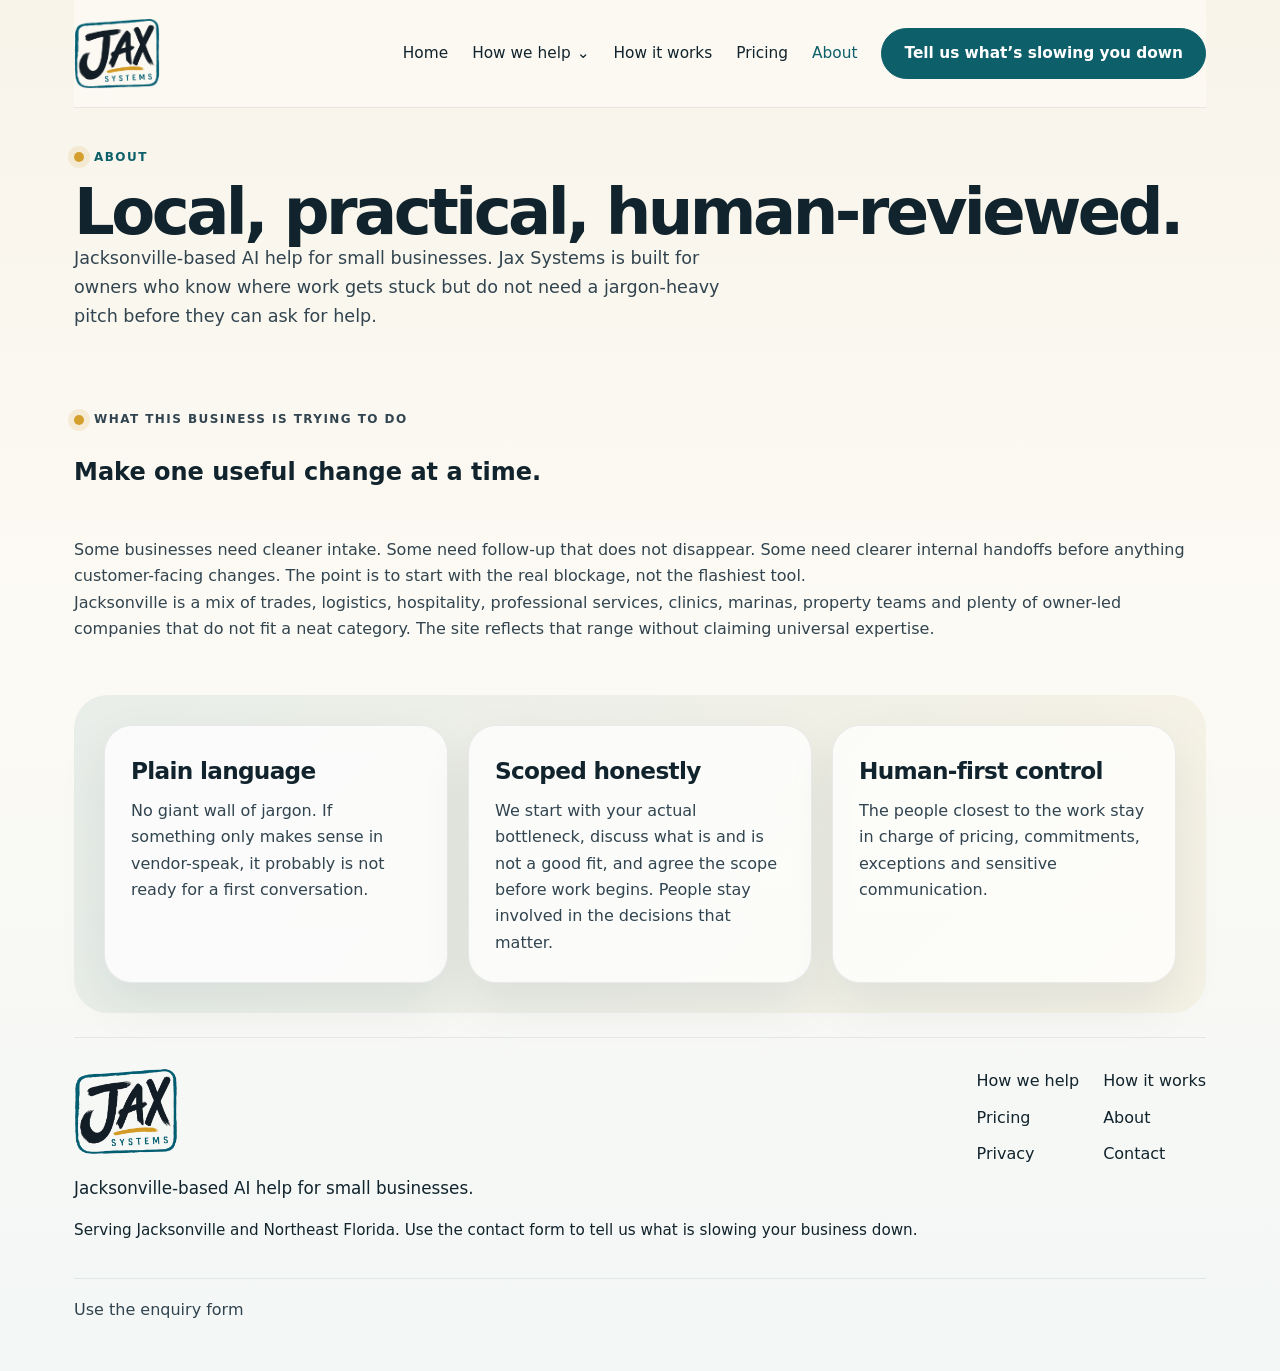
==== commit 4bb914fa: "Publish approved industry pages and illustrated site navigation Promote How we help with all 19 indu" ====
--- a/public/about.html
+++ b/public/about.html
@@ -8,9 +8,9 @@
       <meta name="theme-color" content="#0d5f69">
       <meta name="robots" content="index,follow,max-image-preview:large">
       <link rel="canonical" href="https://jaxsystems.ai/about">
-      <link rel="stylesheet" href="site.css?v=00418c8ef99c">
+      <link rel="stylesheet" href="site.css?v=9e94241748b2">
       <link rel="stylesheet" href="workshop.css?v=9fbd590884d9">
-      <script src="site.js?v=ea01b451b142" defer></script>
+      <script src="site.js?v=d2ca0903549d" defer></script>
       <script src="workshop.js?v=8782c092cd46" defer></script>
       <script type="application/ld+json">{
   "@context": "https://schema.org",
@@ -51,7 +51,9 @@
   "description": "Jacksonville-based AI help for small businesses, focused on clearer handoffs, faster follow-up, and useful time savings."
 }</script>
 
-    </head>
+          <link rel="stylesheet" href="how-we-help.css?v=aee4e2d4d500">
+      <script src="how-we-help.js?v=4ba13582ed53" defer></script>
+</head>
     <body class="about-page">
       <a class="skip-link" href="#main">Skip to content</a>
       <div class="site-shell">
@@ -63,7 +65,7 @@
           <button class="menu-toggle" type="button" aria-expanded="false" aria-controls="site-nav">Menu</button>
           <nav class="site-nav" id="site-nav" aria-label="Main navigation">
             <a href="index.html">Home</a>
-<a href="ways-we-help.html">Ways we help</a>
+<a data-help-link href="how-we-help.html">How we help</a>
 <a href="how-it-works.html">How it works</a>
 <a href="pricing.html">Pricing</a>
 <a href="about.html" aria-current="page">About</a>
@@ -111,7 +113,7 @@
           <p class="footer-blurb">Jacksonville-based AI help for small businesses.</p>
           <p class="footer-note">Serving Jacksonville and Northeast Florida. Use the contact form to tell us what is slowing your business down.</p>
         </div>
-        <nav class="footer-links" aria-label="Footer navigation"><a href="ways-we-help.html">Ways we help</a><a href="how-it-works.html">How it works</a><a href="pricing.html">Pricing</a><a href="about.html">About</a><a href="privacy.html">Privacy</a><a href="contact.html">Contact</a></nav>
+        <nav class="footer-links" aria-label="Footer navigation"><a href="how-we-help.html">How we help</a><a href="how-it-works.html">How it works</a><a href="pricing.html">Pricing</a><a href="about.html">About</a><a href="privacy.html">Privacy</a><a href="contact.html">Contact</a></nav>
       </div>
       <div class="footer-bar">
         <a href="contact.html#contact-form">Use the enquiry form</a>
--- a/public/site.css
+++ b/public/site.css
@@ -478,7 +478,7 @@
 /* Homepage use-case gallery: a centered circular rail with static illustrations. */
 .use-case-gallery { min-width: 0; padding: 56px 0 24px; }
 .use-case-gallery .gallery-eyebrow { margin: 0 0 20px; color: #55756a; font: 11px ui-monospace, SFMono-Regular, Menlo, monospace; letter-spacing: .12em; text-align: center; text-transform: uppercase; }
-.use-case-gallery .gallery-title { margin: 0 0 34px; font-size: clamp(33px,4.6vw,58px); font-weight: 550; line-height: 1.07; letter-spacing: -.055em; text-align: center; }
+.use-case-gallery .gallery-title { margin: 0 0 58px; font-size: clamp(33px,4.6vw,58px); font-weight: 550; line-height: 1.07; letter-spacing: -.055em; text-align: center; }
 .use-case-gallery .navrow { position: relative; display: flex; align-items: center; margin: 0 0 20px; }
 .use-case-gallery .tabs { display: flex; flex: 1; gap: 8px; min-width: 0; padding: 5px 2px; overflow-x: auto; overflow-y: hidden; overscroll-behavior-x: contain; scrollbar-width: none; touch-action: pan-y; cursor: grab; user-select: none; -webkit-mask-image:linear-gradient(to right,transparent,#000 8%,#000 92%,transparent); mask-image:linear-gradient(to right,transparent,#000 8%,#000 92%,transparent); }
 .use-case-gallery .tabs.dragging { cursor: grabbing; }
@@ -489,6 +489,9 @@
 .use-case-gallery .tab:nth-child(3) { --tab-accent:#e6ecef; }
 .use-case-gallery .tab:nth-child(4) { --tab-accent:#eee7dc; }
 .use-case-gallery .tab:nth-child(5) { --tab-accent:#e6eee6; }
+.use-case-gallery .tab:nth-child(6) { --tab-accent:#e7edf3; }
+.use-case-gallery .tab:nth-child(7) { --tab-accent:#f3ead9; }
+.use-case-gallery .tab:nth-child(8) { --tab-accent:#e9e4f0; }
 .use-case-gallery .tab.is-current { color: #153e39; border-color: #0d5f69; box-shadow: inset 0 0 0 1px #0d5f69; }
 .use-case-gallery .cycle-toggle { padding: 8px 5px; border: 0; background: transparent; color: #476358; font-size: 12px; font-weight: 600; white-space: nowrap; }
 .use-case-gallery .cycle-toggle:hover { color: #0d5f69; text-decoration: underline; }
@@ -512,7 +515,7 @@
 @media (max-width:700px) {
   .use-case-gallery { padding: 38px 0 18px; }
   .use-case-gallery .gallery-eyebrow { font-size: 10px; }
-  .use-case-gallery .gallery-title { margin-bottom: 25px; }
+  .use-case-gallery .gallery-title { margin-bottom: 58px; }
   .use-case-gallery .navrow { gap: 8px; }
   .use-case-gallery .tab { padding: 12px 16px; font-size: 12px; }
   .use-case-gallery .arrows { gap: 4px; }
--- a/public/how-we-help.css
+++ b/public/how-we-help.css
@@ -0,0 +1,169 @@
+.help-menu-wrap {
+  position: static;
+  display: inline-flex;
+  align-items: center;
+}
+.site-nav .help-toggle {
+  border: 0;
+  background: transparent;
+  color: inherit;
+  font-size: 0.96rem;
+  padding: 0;
+  min-height: 44px;
+  font: inherit;
+  font-weight: inherit;
+  display: inline-flex;
+  align-items: center;
+  gap: 6px;
+}
+.site-nav .help-toggle:hover,
+.site-nav .help-toggle[aria-expanded='true'],
+.site-nav .help-toggle.is-current {
+  color: var(--teal);
+}
+.site-nav .help-navigation {
+  position: absolute;
+  z-index: 40;
+  top: calc(100% + 12px);
+  left: 0;
+  width: min(980px, calc(100vw - 48px));
+  max-height: min(760px, calc(100dvh - 150px));
+  overflow-y: auto;
+  overscroll-behavior: contain;
+  background: var(--paper);
+  border: 1px solid rgba(17, 35, 44, 0.12);
+  border-radius: 20px;
+  box-shadow: 0 20px 70px rgba(21, 61, 66, 0.15);
+  padding: 24px;
+}
+.site-nav .help-menu-heading {
+  display: flex;
+  align-items: center;
+  justify-content: space-between;
+  gap: 16px;
+  margin-bottom: 18px;
+}
+.site-nav .help-menu-heading .eyebrow {
+  display: block;
+  font-size: 0.7rem;
+  margin: 0 0 8px;
+}
+.site-nav .help-menu-heading .eyebrow::before {
+  display: none;
+}
+.site-nav .help-menu-heading strong {
+  display: block;
+  font-size: 1.45rem;
+  line-height: 1.1;
+  letter-spacing: -0.03em;
+}
+.site-nav .help-close {
+  background: rgba(13, 95, 105, 0.08);
+  border: 1px solid rgba(13, 95, 105, 0.14);
+  border-radius: 999px;
+  padding: 9px 13px;
+  color: var(--ink-soft);
+  font-size: 0.76rem;
+  min-height: 40px;
+}
+.site-nav .help-grid {
+  display: grid;
+  grid-template-columns: repeat(3, minmax(0, 1fr));
+  gap: 8px 16px;
+}
+.site-nav .help-industry-link {
+  display: flex;
+  align-items: center;
+  gap: 13px;
+  min-width: 0;
+  min-height: 76px;
+  padding: 9px;
+  border: 1px solid transparent;
+  border-radius: 12px;
+}
+.site-nav .help-industry-link:hover,
+.site-nav .help-industry-link:focus-visible {
+  background: rgba(13, 95, 105, 0.06);
+  border-color: rgba(13, 95, 105, 0.18);
+}
+.site-nav .help-industry-link[aria-current='page'] {
+  background: rgba(13, 95, 105, 0.1);
+  border-color: rgba(13, 95, 105, 0.2);
+}
+.site-nav .industry-thumb {
+  display: block;
+  flex: 0 0 68px;
+  width: 68px;
+  height: 58px;
+  border-radius: 10px;
+  background: var(--thumb);
+  overflow: hidden;
+}
+.site-nav .industry-thumb svg {
+  width: 100%;
+  height: 100%;
+  display: block;
+}
+.site-nav .help-industry-copy {
+  display: block;
+  min-width: 0;
+}
+.site-nav .help-industry-copy strong {
+  display: block;
+  font-size: 0.78rem;
+  line-height: 1.4;
+  font-weight: 700;
+}
+.site-nav .help-industry-copy small {
+  display: block;
+  font-size: 0.66rem;
+  line-height: 1.45;
+  color: var(--ink-soft);
+  margin-top: 4px;
+}
+.site-nav .help-menu-note {
+  font-size: 0.68rem;
+  color: var(--ink-soft);
+  border-top: 1px solid rgba(17, 35, 44, 0.08);
+  padding-top: 14px;
+  margin: 16px 0 0;
+}
+@media (max-width: 1000px) {
+  .site-nav .help-grid {
+    grid-template-columns: repeat(2, minmax(0, 1fr));
+  }
+}
+@media (max-width: 760px) {
+  .site-nav .help-menu-wrap {
+    width: 100%;
+    display: grid;
+    gap: 8px;
+  }
+  .site-nav .help-toggle {
+    justify-content: space-between;
+    width: 100%;
+    padding: 10px 0;
+  }
+  .site-nav .help-navigation {
+    position: static;
+    width: 100%;
+    max-height: none;
+    padding: 16px;
+    border-radius: 18px;
+    box-shadow: none;
+  }
+  .site-nav .help-grid {
+    grid-template-columns: 1fr;
+    gap: 4px;
+  }
+  .site-nav .help-industry-link {
+    min-height: 76px;
+    padding: 8px;
+  }
+  .site-nav .help-industry-copy strong {
+    font-size: 0.84rem;
+  }
+  .site-nav .help-industry-copy small {
+    font-size: 0.72rem;
+  }
+}
